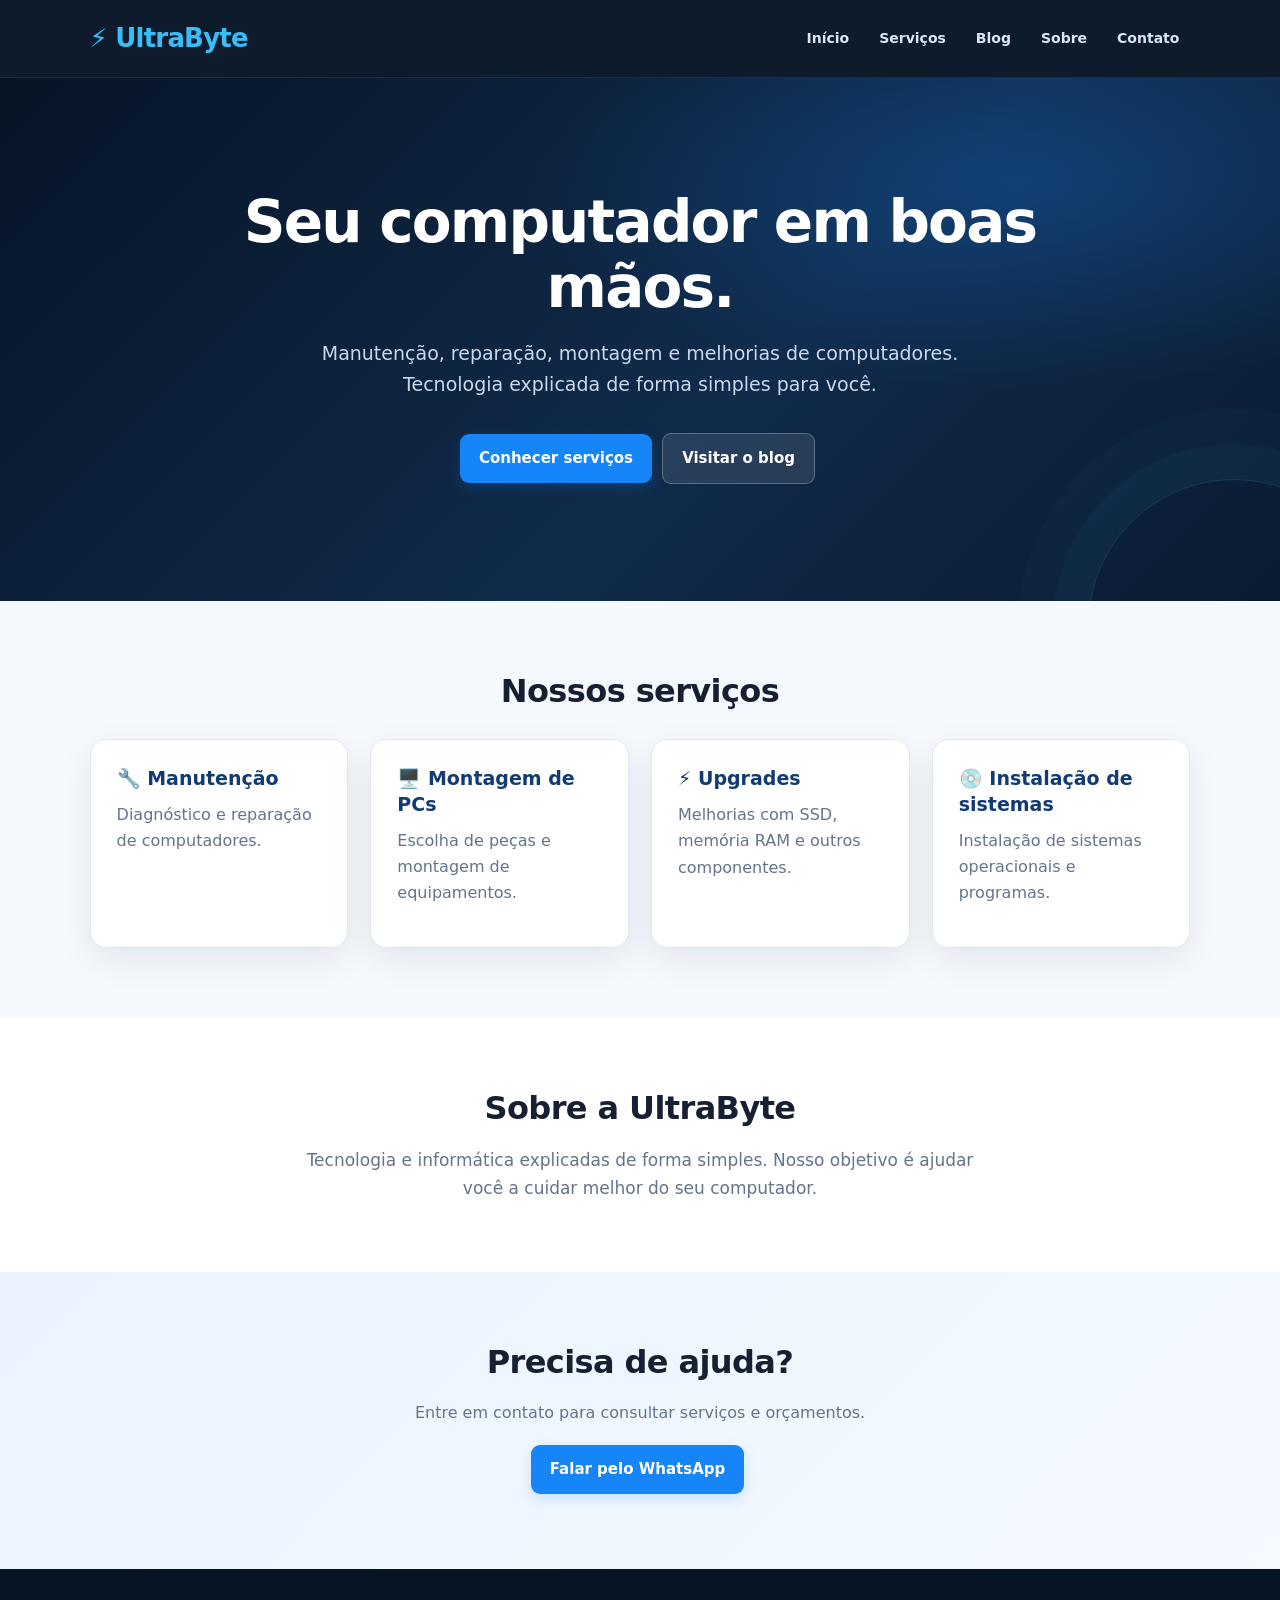
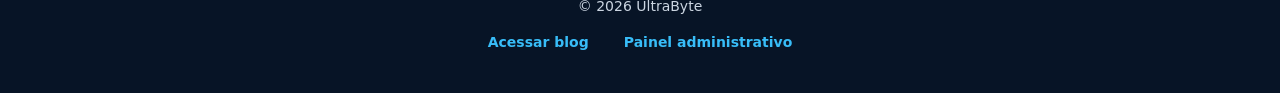
==== index.html @ a25416ad "vdvd" ====
<!DOCTYPE html>
<html lang="pt-BR">
<head>
  <meta charset="UTF-8">
  <meta name="viewport" content="width=device-width, initial-scale=1">
  <title>UltraByte | Informática</title>
  <meta name="description" content="UltraByte: manutenção, reparação, montagem e melhoria de computadores.">
  <link rel="stylesheet" href="style.css">
</head>
<body>
  <header class="topo">
    <a class="logo" href="index.html">⚡ UltraByte</a>
    <nav aria-label="Menu principal">
      <a href="index.html">Início</a><a href="#servicos">Serviços</a>
      <a href="blog.html">Blog</a><a href="#sobre">Sobre</a><a href="#contato">Contato</a>
    </nav>
  </header>
  <main>
    <section class="hero" id="inicio">
      <h1>Seu computador em boas mãos.</h1>
      <p>Manutenção, reparação, montagem e melhorias de computadores. Tecnologia explicada de forma simples para você.</p>
      <a class="botao" href="#servicos">Conhecer serviços</a>
      <a class="botao secundario" href="blog.html">Visitar o blog</a>
    </section>
    <section id="servicos">
      <h2>Nossos serviços</h2>
      <div class="grade">
        <article class="card"><h3>🔧 Manutenção</h3><p>Diagnóstico e reparação de computadores.</p></article>
        <article class="card"><h3>🖥️ Montagem de PCs</h3><p>Escolha de peças e montagem de equipamentos.</p></article>
        <article class="card"><h3>⚡ Upgrades</h3><p>Melhorias com SSD, memória RAM e outros componentes.</p></article>
        <article class="card"><h3>💿 Instalação de sistemas</h3><p>Instalação de sistemas operacionais e programas.</p></article>
      </div>
    </section>
    <section class="sobre" id="sobre">
      <h2>Sobre a UltraByte</h2>
      <p>Tecnologia e informática explicadas de forma simples. Nosso objetivo é ajudar você a cuidar melhor do seu computador.</p>
    </section>
    <section class="contato" id="contato">
      <h2>Precisa de ajuda?</h2>
      <p>Entre em contato para consultar serviços e orçamentos.</p>
      <!-- Substitua 5511999999999 pelo seu número com código do país e DDD -->
      <a class="botao" href="https://wa.me/5511999999999" target="_blank" rel="noopener noreferrer">Falar pelo WhatsApp</a>
    </section>
  </main>
  <footer>
    <p>© <span id="ano"></span> UltraByte</p>
    <a href="blog.html">Acessar blog</a>
    <a href="admin.html">Painel administrativo</a>
  </footer>
  <script src="script.js"></script>
</body>
</html>
---- style.css ----
/* UltraByte — visual renovado */
:root{
  --fundo:#f5f8fc;--texto:#172033;--suave:#64748b;--escuro:#071426;
  --azul:#1685f8;--ciano:#38bdf8;--borda:#dfe8f2;--branco:#fff;
  --raio:16px;--sombra:0 12px 35px rgba(15,35,65,.08)
}
*{box-sizing:border-box;margin:0;padding:0}
html{scroll-behavior:smooth;scroll-padding-top:24px}
body{font-family:Inter,ui-sans-serif,system-ui,-apple-system,"Segoe UI",Arial,sans-serif;background:var(--fundo);color:var(--texto);line-height:1.65}
a{transition:color .2s ease,background .2s ease,transform .2s ease}
.topo{background:rgba(7,20,38,.97);color:#fff;padding:17px clamp(20px,7%,90px);display:flex;justify-content:space-between;align-items:center;gap:20px;flex-wrap:wrap;border-bottom:1px solid rgba(255,255,255,.08)}
.logo{color:var(--ciano);font-size:26px;font-weight:850;letter-spacing:-.8px;text-decoration:none;white-space:nowrap}
nav{display:flex;gap:8px;flex-wrap:wrap;align-items:center}
nav a,footer a{color:#dce7f5;text-decoration:none;padding:8px 11px;border-radius:8px;font-size:14px;font-weight:600}
nav a:hover,footer a:hover{color:var(--ciano);background:rgba(56,189,248,.09)}
.hero{position:relative;isolation:isolate;overflow:hidden;background:radial-gradient(ellipse at 80% 20%,rgba(22,133,248,.25),transparent 35%),linear-gradient(135deg,#071426 0%,#102b4b 58%,#0b1b31 100%);color:white;padding:clamp(64px,9vw,112px) 7%;text-align:center}
.hero:before{content:"";position:absolute;z-index:-1;width:290px;height:290px;border:1px solid rgba(56,189,248,.18);border-radius:50%;right:-100px;bottom:-170px;box-shadow:0 0 0 35px rgba(56,189,248,.035),0 0 0 70px rgba(56,189,248,.025)}
.hero h1{font-size:clamp(34px,5.5vw,58px);line-height:1.12;letter-spacing:-1.8px;max-width:850px;margin:0 auto 18px}
.hero p{margin:0 auto 28px;max-width:690px;color:#cbd8e9;font-size:clamp(16px,2vw,19px)}
section{padding:clamp(38px,6vw,70px) 7%}
section>h2,.sobre h2,.contato h2{font-size:clamp(25px,3vw,32px);line-height:1.25;letter-spacing:-.6px;margin-bottom:18px}
#servicos>h2,#artigos>h2{ text-align:center }
.grade{display:grid;grid-template-columns:repeat(auto-fit,minmax(min(100%,235px),1fr));gap:22px;margin-top:28px}
.card,.painel{background:var(--branco);padding:26px;border:1px solid var(--borda);border-radius:var(--raio);box-shadow:var(--sombra);min-width:0;transition:transform .2s ease,box-shadow .2s ease}
.grade .card:hover{transform:translateY(-4px);box-shadow:0 18px 38px rgba(15,35,65,.12)}
.card h3{color:#123b72;margin-bottom:10px;font-size:19px;line-height:1.35}
.card p{color:var(--suave);margin-bottom:14px;overflow-wrap:anywhere}
.botao{display:inline-flex;align-items:center;justify-content:center;gap:8px;background:var(--azul);color:white;padding:12px 19px;border:0;border-radius:9px;cursor:pointer;text-decoration:none;font-size:15px;font-weight:750;margin:5px 5px 5px 0;box-shadow:0 5px 14px rgba(22,133,248,.18);transition:transform .2s ease,background .2s ease}
.botao:hover{background:#0869d2;transform:translateY(-1px)}
.botao:active{transform:translateY(0)}
.botao.secundario{background:rgba(255,255,255,.1);border:1px solid rgba(255,255,255,.25);box-shadow:none}
button.secundario{background:#334155;color:#fff;border:0}
.sobre{background:white;text-align:center}
.sobre p{max-width:700px;margin:auto;color:var(--suave);font-size:17px}
.contato{background:linear-gradient(135deg,#eaf3ff,#f5faff);text-align:center}
.contato p{color:var(--suave);margin-bottom:14px}
footer{background:var(--escuro);color:white;padding:26px 20px;text-align:center}
footer p{color:#cbd5e1;font-size:14px}
footer a{display:inline-block;margin:5px 4px;color:var(--ciano)}
.admin{max-width:1000px;margin:auto}
.admin>section>h2{text-align:center}
.painel{max-width:750px;margin:0 auto}
.painel h1{font-size:clamp(27px,4vw,36px);letter-spacing:-.8px;margin-bottom:8px}
.painel>p{color:var(--suave)}
.painel form{display:grid;gap:10px;margin-top:25px}
input,select,textarea{width:100%;padding:13px 14px;border:1px solid #cbd5e1;border-radius:9px;font:inherit;background:white;color:var(--texto);transition:border .2s,box-shadow .2s}
input:focus,select:focus,textarea:focus{outline:none;border-color:var(--azul);box-shadow:0 0 0 3px rgba(22,133,248,.13)}
textarea{resize:vertical;min-height:100px}
label{font-weight:750;font-size:14px;margin-top:5px}
.lista-admin{display:grid;gap:15px;margin-top:20px}
.item-admin{background:white;border:1px solid var(--borda);border-radius:12px;padding:20px;overflow-wrap:anywhere;box-shadow:0 4px 15px rgba(15,35,65,.04)}
.categoria{display:inline-block;color:#0869d2;background:#eaf3ff;border-radius:999px;padding:3px 10px;font-size:12px;font-weight:750;margin:8px 0}
.texto-artigo{white-space:pre-wrap;overflow-wrap:anywhere;margin:20px 0;color:#334155;line-height:1.85}
.leitura{max-width:850px;margin:30px auto 0}
#mensagem{margin-top:15px;color:#166534;font-weight:650}
[hidden]{display:none!important}
:focus-visible{outline:3px solid #38bdf8;outline-offset:3px}
@media(max-width:650px){
 .topo{justify-content:center;padding:16px 5%}
 nav{justify-content:center;gap:3px}
 nav a{padding:7px 8px;font-size:13px}
 section{padding:38px 5%}
 .hero{padding:58px 5%}
 .hero h1{letter-spacing:-1px}
 .card,.painel{padding:20px}
 .botao{padding:11px 15px}
}
@media(prefers-reduced-motion:reduce){html{scroll-behavior:auto}*,*::before,*::after{transition:none!important;animation:none!important}}

.aviso-admin{margin-top:14px;padding:12px 14px;border-radius:9px;background:#fff7e6;border:1px solid #f4d28b;color:#7c4a03;font-size:14px}


/* Comentários do blog */
.comentarios{padding:24px 0 10px;margin:24px 0;border-top:1px solid var(--borda)}
.comentarios h3{font-size:23px;color:#123b72;margin-bottom:4px}
.ajuda-comentarios{color:var(--suave);margin-bottom:16px}
.form-comentario{display:grid;gap:9px;max-width:680px;margin:16px 0 24px}
.form-comentario label{margin-top:5px}
.form-comentario textarea{min-height:110px}
#mensagemComentario{color:#166534;font-weight:650;min-height:1.4em}
.lista-comentarios{display:grid;gap:12px;margin-top:18px}
.comentario-item{background:#f7faff;border:1px solid var(--borda);border-radius:12px;padding:16px;overflow-wrap:anywhere}
.comentario-item p{white-space:pre-wrap;margin:8px 0 0;color:#334155}
.comentario-topo{display:flex;align-items:center;justify-content:space-between;gap:12px;flex-wrap:wrap}
.comentario-topo strong{color:#123b72}
.data-comentario{font-size:12px;color:var(--suave)}
.sem-comentarios{color:var(--suave);font-size:14px}
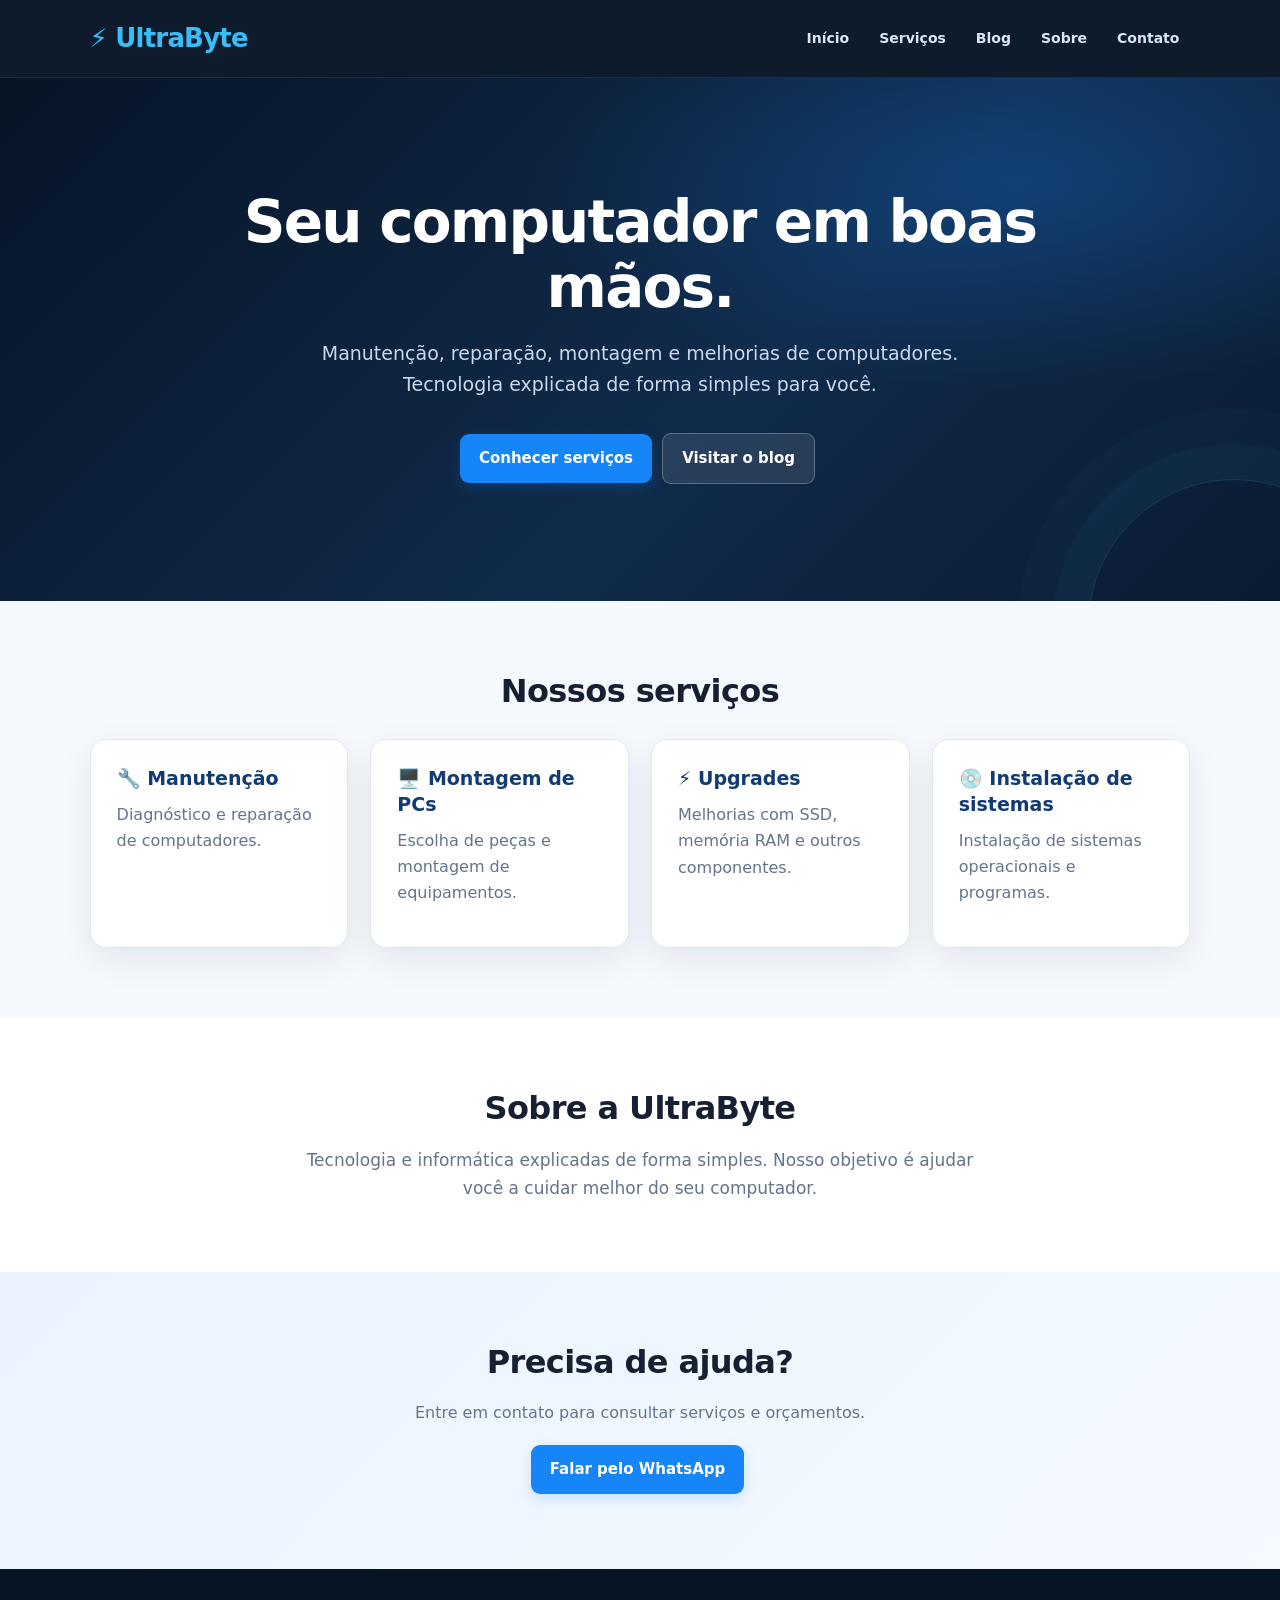
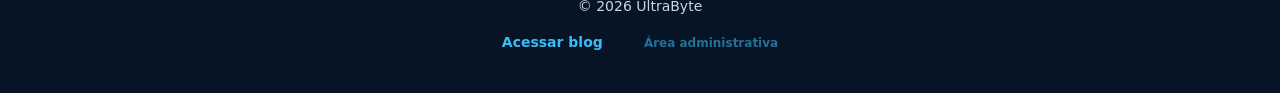
==== commit f01eb74f: "Refactor service section and update footer links" ====
--- a/index.html
+++ b/index.html
@@ -1,3 +1,4 @@
+
 <!DOCTYPE html>
 <html lang="pt-BR">
 <head>
@@ -15,6 +16,7 @@
       <a href="blog.html">Blog</a><a href="#sobre">Sobre</a><a href="#contato">Contato</a>
     </nav>
   </header>
+
   <main>
     <section class="hero" id="inicio">
       <h1>Seu computador em boas mãos.</h1>
@@ -22,31 +24,59 @@
       <a class="botao" href="#servicos">Conhecer serviços</a>
       <a class="botao secundario" href="blog.html">Visitar o blog</a>
     </section>
+
     <section id="servicos">
       <h2>Nossos serviços</h2>
       <div class="grade">
-        <article class="card"><h3>🔧 Manutenção</h3><p>Diagnóstico e reparação de computadores.</p></article>
-        <article class="card"><h3>🖥️ Montagem de PCs</h3><p>Escolha de peças e montagem de equipamentos.</p></article>
-        <article class="card"><h3>⚡ Upgrades</h3><p>Melhorias com SSD, memória RAM e outros componentes.</p></article>
-        <article class="card"><h3>💿 Instalação de sistemas</h3><p>Instalação de sistemas operacionais e programas.</p></article>
+        <article class="card">
+          <h3>🔧 Manutenção</h3>
+          <p>Diagnóstico e reparação de computadores.</p>
+        </article>
+
+        <article class="card">
+          <h3>🖥️ Montagem de PCs</h3>
+          <p>Escolha de peças e montagem de equipamentos.</p>
+        </article>
+
+        <article class="card">
+          <h3>⚡ Upgrades</h3>
+          <p>Melhorias com SSD, memória RAM e outros componentes.</p>
+        </article>
+
+        <article class="card">
+          <h3>💿 Instalação de sistemas</h3>
+          <p>Instalação de sistemas operacionais e programas.</p>
+        </article>
       </div>
     </section>
+
     <section class="sobre" id="sobre">
       <h2>Sobre a UltraByte</h2>
       <p>Tecnologia e informática explicadas de forma simples. Nosso objetivo é ajudar você a cuidar melhor do seu computador.</p>
     </section>
+
     <section class="contato" id="contato">
       <h2>Precisa de ajuda?</h2>
       <p>Entre em contato para consultar serviços e orçamentos.</p>
+
       <!-- Substitua 5511999999999 pelo seu número com código do país e DDD -->
-      <a class="botao" href="https://wa.me/5511999999999" target="_blank" rel="noopener noreferrer">Falar pelo WhatsApp</a>
+      <a class="botao" href="https://wa.me/5511999999999" target="_blank" rel="noopener noreferrer">
+        Falar pelo WhatsApp
+      </a>
     </section>
   </main>
+
   <footer>
     <p>© <span id="ano"></span> UltraByte</p>
     <a href="blog.html">Acessar blog</a>
-    <a href="admin.html">Painel administrativo</a>
+
+    <!-- Link discreto para a área administrativa -->
+    <a
+      href="admin.html"
+      style="font-size: 12px; opacity: 0.55; margin-left: 10px;"
+    >Área administrativa</a>
   </footer>
+
   <script src="script.js"></script>
 </body>
 </html>
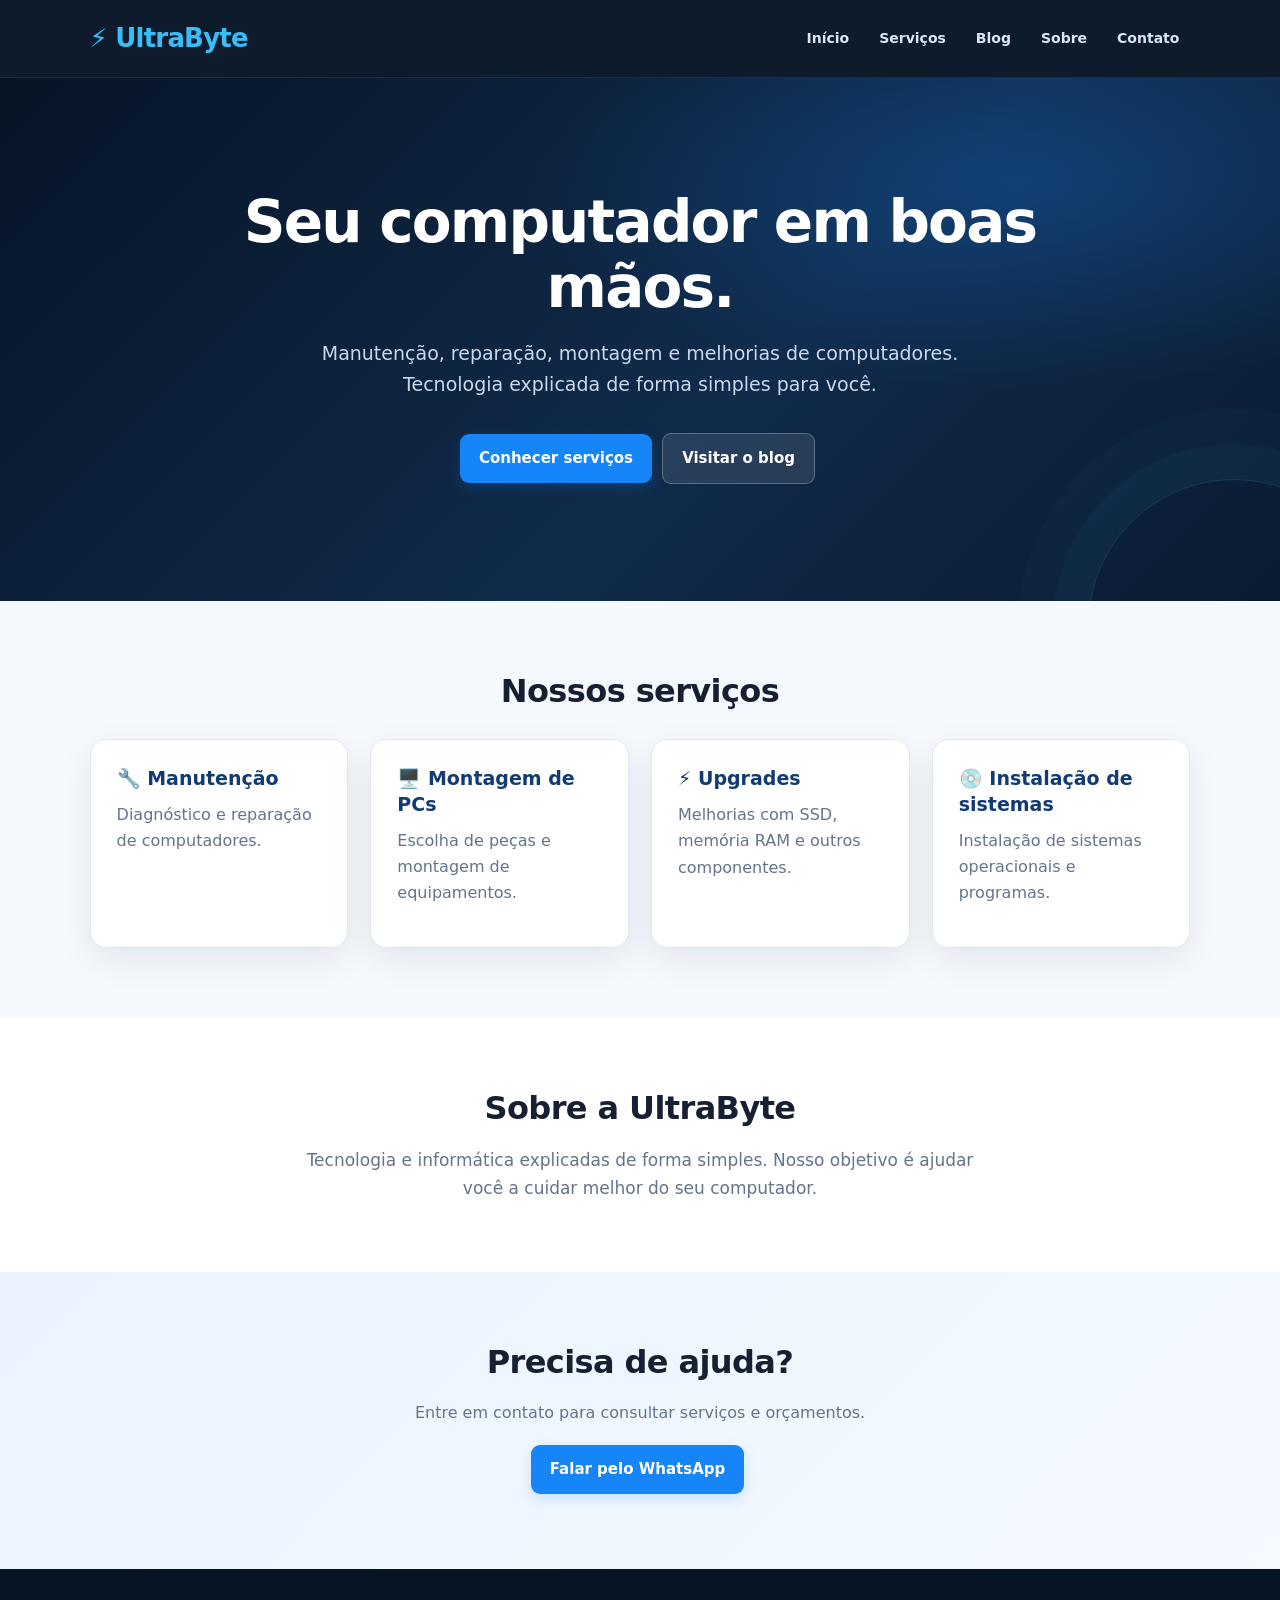
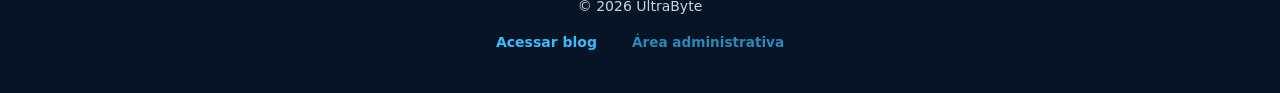
==== commit 2a918d6c: "Update index.html" ====
--- a/index.html
+++ b/index.html
@@ -7,13 +7,133 @@
   <title>UltraByte | Informática</title>
   <meta name="description" content="UltraByte: manutenção, reparação, montagem e melhoria de computadores.">
   <link rel="stylesheet" href="style.css">
+
+  <style>
+    /* Área administrativa integrada */
+    #adminArea {
+      max-width: 1000px;
+      margin: 35px auto;
+      padding: 20px;
+      color: #eef3ff;
+      background: #101a2d;
+      border: 1px solid #2b3c59;
+      border-radius: 14px;
+    }
+
+    #adminArea[hidden] { display: none; }
+
+    #adminArea input,
+    #adminArea textarea {
+      display: block;
+      width: 100%;
+      box-sizing: border-box;
+      margin: 7px 0 15px;
+      padding: 12px;
+      color: #fff;
+      background: #091120;
+      border: 1px solid #354765;
+      border-radius: 8px;
+      font: inherit;
+    }
+
+    #adminArea textarea {
+      min-height: 220px;
+      font-family: monospace;
+    }
+
+    #adminArea button {
+      margin: 4px;
+      padding: 10px 14px;
+      cursor: pointer;
+      border: 0;
+      border-radius: 7px;
+      font-weight: bold;
+    }
+
+    #adminArea .admin-primary {
+      color: #061326;
+      background: #69adff;
+    }
+
+    #adminArea .admin-secondary {
+      color: #fff;
+      background: #293954;
+    }
+
+    #adminArea .admin-delete {
+      color: #fff;
+      background: #8a2d40;
+    }
+
+    #adminStatus {
+      padding: 10px;
+      overflow-wrap: anywhere;
+      border-radius: 7px;
+      background: #091120;
+    }
+
+    #adminArticles {
+      display: grid;
+      gap: 10px;
+    }
+
+    .admin-article {
+      display: flex;
+      justify-content: space-between;
+      align-items: center;
+      flex-wrap: wrap;
+      gap: 10px;
+      padding: 12px;
+      border: 1px solid #354765;
+      border-radius: 8px;
+    }
+
+    .admin-article small {
+      display: block;
+      overflow-wrap: anywhere;
+    }
+
+    #adminArea .admin-grid {
+      display: grid;
+      grid-template-columns: 1fr 1fr;
+      gap: 12px;
+    }
+
+    #adminArea label { font-weight: bold; }
+
+    .admin-help {
+      color: #aab9d3;
+      font-size: .9rem;
+    }
+
+    .admin-hidden { display: none !important; }
+
+    .admin-footer-link {
+      font-size: .85rem;
+      opacity: .7;
+      text-decoration: none;
+    }
+
+    .admin-footer-link:hover {
+      opacity: 1;
+      text-decoration: underline;
+    }
+
+    @media (max-width: 600px) {
+      #adminArea .admin-grid { grid-template-columns: 1fr; }
+    }
+  </style>
 </head>
+
 <body>
   <header class="topo">
     <a class="logo" href="index.html">⚡ UltraByte</a>
     <nav aria-label="Menu principal">
-      <a href="index.html">Início</a><a href="#servicos">Serviços</a>
-      <a href="blog.html">Blog</a><a href="#sobre">Sobre</a><a href="#contato">Contato</a>
+      <a href="index.html">Início</a>
+      <a href="#servicos">Serviços</a>
+      <a href="blog.html">Blog</a>
+      <a href="#sobre">Sobre</a>
+      <a href="#contato">Contato</a>
     </nav>
   </header>
 
@@ -32,17 +152,14 @@
           <h3>🔧 Manutenção</h3>
           <p>Diagnóstico e reparação de computadores.</p>
         </article>
-
         <article class="card">
           <h3>🖥️ Montagem de PCs</h3>
           <p>Escolha de peças e montagem de equipamentos.</p>
         </article>
-
         <article class="card">
           <h3>⚡ Upgrades</h3>
           <p>Melhorias com SSD, memória RAM e outros componentes.</p>
         </article>
-
         <article class="card">
           <h3>💿 Instalação de sistemas</h3>
           <p>Instalação de sistemas operacionais e programas.</p>
@@ -58,25 +175,329 @@
     <section class="contato" id="contato">
       <h2>Precisa de ajuda?</h2>
       <p>Entre em contato para consultar serviços e orçamentos.</p>
-
-      <!-- Substitua 5511999999999 pelo seu número com código do país e DDD -->
-      <a class="botao" href="https://wa.me/5511999999999" target="_blank" rel="noopener noreferrer">
+      <!-- Substitua pelo seu número com código do país e DDD -->
+      <a class="botao" href="https://wa.me/5511999999999"
+         target="_blank" rel="noopener noreferrer">
         Falar pelo WhatsApp
       </a>
     </section>
+
+    <!-- PAINEL ADMINISTRATIVO NO MESMO INDEX -->
+    <section id="adminArea" hidden>
+      <h2>⚙️ Área administrativa UltraByte</h2>
+      <p id="adminStatus" role="status" aria-live="polite">
+        Configure a URL do Cloudflare Worker para ativar o painel.
+      </p>
+
+      <div id="adminLogin">
+        <h3>Entrar no painel</h3>
+        <p class="admin-help">
+          Use a senha administrativa configurada no Worker.
+          Não coloque seu token GitHub aqui.
+        </p>
+
+        <form id="adminLoginForm">
+          <label for="adminPassword">Senha administrativa</label>
+          <input id="adminPassword" type="password"
+                 autocomplete="current-password" required>
+          <button class="admin-primary" type="submit">Entrar</button>
+        </form>
+      </div>
+
+      <div id="adminDashboard" class="admin-hidden">
+        <div style="display:flex;gap:8px;flex-wrap:wrap;align-items:center;justify-content:space-between">
+          <h3>Artigos HTML</h3>
+          <div>
+            <button class="admin-secondary" id="adminRefresh" type="button">Atualizar</button>
+            <button class="admin-secondary" id="adminLogout" type="button">Sair</button>
+          </div>
+        </div>
+
+        <div id="adminArticles"></div>
+
+        <hr style="margin:25px 0;border-color:#354765">
+
+        <h3 id="adminFormTitle">Criar artigo</h3>
+        <form id="adminArticleForm">
+          <div class="admin-grid">
+            <div>
+              <label for="adminSlug">Nome do arquivo</label>
+              <input id="adminSlug" placeholder="guia-de-informatica"
+                     pattern="[a-z0-9]+(?:-[a-z0-9]+)*"
+                     maxlength="100" required>
+              <p class="admin-help">Será salvo como artigos/nome-do-arquivo.html</p>
+            </div>
+            <div>
+              <label for="adminTitle">Título do artigo</label>
+              <input id="adminTitle" maxlength="180" required>
+            </div>
+          </div>
+
+          <label for="adminHtml">Conteúdo HTML</label>
+          <textarea id="adminHtml" spellcheck="false"
+                    placeholder="Escreva ou cole o HTML do artigo aqui..."
+                    required></textarea>
+
+          <div>
+            <button class="admin-primary" id="adminSave" type="submit">
+              Salvar artigo no GitHub
+            </button>
+            <button class="admin-secondary" id="adminNew" type="button">
+              Novo artigo
+            </button>
+          </div>
+        </form>
+        <p class="admin-help">
+          As alterações são gravadas no repositório pelo Worker.
+          A atualização pública do GitHub Pages pode levar alguns minutos.
+        </p>
+      </div>
+    </section>
   </main>
 
   <footer>
     <p>© <span id="ano"></span> UltraByte</p>
     <a href="blog.html">Acessar blog</a>
-
-    <!-- Link discreto para a área administrativa -->
-    <a
-      href="admin.html"
-      style="font-size: 12px; opacity: 0.55; margin-left: 10px;"
-    >Área administrativa</a>
+    <a href="#adminArea" id="openAdmin" class="admin-footer-link">
+      Área administrativa
+    </a>
   </footer>
 
   <script src="script.js"></script>
+
+  <script>
+    /*
+     * IMPORTANTE:
+     * Troque esta URL pela URL real do seu Cloudflare Worker.
+     * O token GitHub fica somente como Secret no Worker.
+     */
+    const ADMIN_API = "https://SUBSTITUA-PELO-SEU-WORKER.workers.dev";
+    const ADMIN_SESSION_KEY = "ultrabyte_admin_session";
+
+    let adminEditingSlug = null;
+
+    const adminEl = id => document.getElementById(id);
+
+    function adminStatus(message, error = false) {
+      adminEl("adminStatus").textContent = message;
+      adminEl("adminStatus").style.borderColor =
+        error ? "#ff7272" : "#354765";
+    }
+
+    function adminSetLoggedIn(loggedIn) {
+      adminEl("adminLogin").classList.toggle("admin-hidden", loggedIn);
+      adminEl("adminDashboard").classList.toggle("admin-hidden", !loggedIn);
+    }
+
+    async function adminApi(path, options = {}) {
+      if (ADMIN_API.includes("SUBSTITUA-PELO-SEU-WORKER") ||
+          !ADMIN_API.startsWith("https://")) {
+        throw new Error("Configure a URL HTTPS do Cloudflare Worker neste index.html.");
+      }
+
+      const headers = new Headers(options.headers || {});
+      headers.set("Content-Type", "application/json");
+
+      const token = sessionStorage.getItem(ADMIN_SESSION_KEY);
+      if (token) headers.set("Authorization", "Bearer " + token);
+
+      const response = await fetch(
+        ADMIN_API.replace(/\/+$/, "") + path,
+        { ...options, headers }
+      );
+
+      const data = await response.json().catch(() => ({}));
+
+      if (response.status === 401 && path !== "/api/login") {
+        sessionStorage.removeItem(ADMIN_SESSION_KEY);
+        adminSetLoggedIn(false);
+      }
+
+      if (!response.ok) {
+        throw new Error(data.error || "Erro ao comunicar com a API.");
+      }
+
+      return data;
+    }
+
+    function adminTextElement(tag, text) {
+      const element = document.createElement(tag);
+      element.textContent = text;
+      return element;
+    }
+
+    async function adminLoadArticles() {
+      try {
+        const data = await adminApi("/api/articles");
+        const list = adminEl("adminArticles");
+        list.replaceChildren();
+
+        if (!Array.isArray(data.articles) || data.articles.length === 0) {
+          list.append(adminTextElement("p", "Nenhum artigo encontrado."));
+          adminStatus("Lista carregada.");
+          return;
+        }
+
+        for (const article of data.articles) {
+          const row = document.createElement("div");
+          row.className = "admin-article";
+
+          const info = document.createElement("div");
+          info.append(adminTextElement("strong", article.title || article.slug));
+          info.append(adminTextElement("small", article.path || article.slug + ".html"));
+
+          const buttons = document.createElement("div");
+
+          const edit = adminTextElement("button", "Editar");
+          edit.type = "button";
+          edit.className = "admin-secondary";
+          edit.addEventListener("click", () => adminEditArticle(article.slug));
+
+          const remove = adminTextElement("button", "Excluir");
+          remove.type = "button";
+          remove.className = "admin-delete";
+          remove.addEventListener("click", () => adminDeleteArticle(article.slug));
+
+          buttons.append(edit, remove);
+          row.append(info, buttons);
+          list.append(row);
+        }
+
+        adminStatus("Lista de artigos atualizada.");
+      } catch (error) {
+        adminStatus(error.message, true);
+      }
+    }
+
+    async function adminEditArticle(slug) {
+      try {
+        const article = await adminApi(
+          "/api/articles/" + encodeURIComponent(slug)
+        );
+
+        adminEditingSlug = article.slug;
+        adminEl("adminSlug").value = article.slug;
+        adminEl("adminTitle").value = article.title || article.slug;
+        adminEl("adminHtml").value = article.html || "";
+        adminEl("adminFormTitle").textContent = "Editar artigo";
+
+        adminEl("adminArticleForm").scrollIntoView({
+          behavior: "smooth",
+          block: "start"
+        });
+
+        adminStatus("Artigo carregado para edição.");
+      } catch (error) {
+        adminStatus(error.message, true);
+      }
+    }
+
+    async function adminDeleteArticle(slug) {
+      if (!confirm('Deseja excluir "' + slug + '.html" do repositório?')) return;
+
+      try {
+        await adminApi(
+          "/api/articles/" + encodeURIComponent(slug),
+          { method: "DELETE" }
+        );
+
+        if (adminEditingSlug === slug) adminResetForm();
+
+        adminStatus("Artigo excluído do GitHub.");
+        await adminLoadArticles();
+      } catch (error) {
+        adminStatus(error.message, true);
+      }
+    }
+
+    function adminResetForm() {
+      adminEditingSlug = null;
+      adminEl("adminArticleForm").reset();
+      adminEl("adminFormTitle").textContent = "Criar artigo";
+    }
+
+    adminEl("openAdmin").addEventListener("click", () => {
+      adminEl("adminArea").hidden = false;
+      adminEl("adminArea").scrollIntoView({ behavior: "smooth" });
+    });
+
+    adminEl("adminLoginForm").addEventListener("submit", async event => {
+      event.preventDefault();
+
+      try {
+        const result = await adminApi("/api/login", {
+          method: "POST",
+          body: JSON.stringify({
+            password: adminEl("adminPassword").value
+          })
+        });
+
+        sessionStorage.setItem(ADMIN_SESSION_KEY, result.token);
+        adminEl("adminPassword").value = "";
+        adminSetLoggedIn(true);
+        adminStatus("Login realizado.");
+        await adminLoadArticles();
+      } catch (error) {
+        adminStatus(error.message, true);
+      }
+    });
+
+    adminEl("adminLogout").addEventListener("click", () => {
+      sessionStorage.removeItem(ADMIN_SESSION_KEY);
+      adminSetLoggedIn(false);
+      adminResetForm();
+      adminStatus("Você saiu do painel.");
+    });
+
+    adminEl("adminRefresh").addEventListener("click", adminLoadArticles);
+    adminEl("adminNew").addEventListener("click", adminResetForm);
+
+    adminEl("adminArticleForm").addEventListener("submit", async event => {
+      event.preventDefault();
+
+      const slug = adminEl("adminSlug").value.trim();
+      const title = adminEl("adminTitle").value.trim();
+      const html = adminEl("adminHtml").value;
+
+      if (!/^[a-z0-9]+(?:-[a-z0-9]+)*$/.test(slug)) {
+        adminStatus("Use letras minúsculas, números e hífens no nome do arquivo.", true);
+        return;
+      }
+
+      const saveButton = adminEl("adminSave");
+      saveButton.disabled = true;
+
+      try {
+        await adminApi(
+          "/api/articles/" + encodeURIComponent(slug),
+          {
+            method: "PUT",
+            body: JSON.stringify({
+              title,
+              html,
+              previousSlug: adminEditingSlug
+            })
+          }
+        );
+
+        adminEditingSlug = slug;
+        adminEl("adminFormTitle").textContent = "Editar artigo";
+        adminStatus("Artigo salvo no GitHub. Aguarde a publicação do site.");
+        await adminLoadArticles();
+      } catch (error) {
+        adminStatus(error.message, true);
+      } finally {
+        saveButton.disabled = false;
+      }
+    });
+
+    if (sessionStorage.getItem(ADMIN_SESSION_KEY)) {
+      adminSetLoggedIn(true);
+      // A validação real acontece quando a API é consultada.
+      adminLoadArticles();
+    } else {
+      adminSetLoggedIn(false);
+    }
+  </script>
 </body>
 </html>
